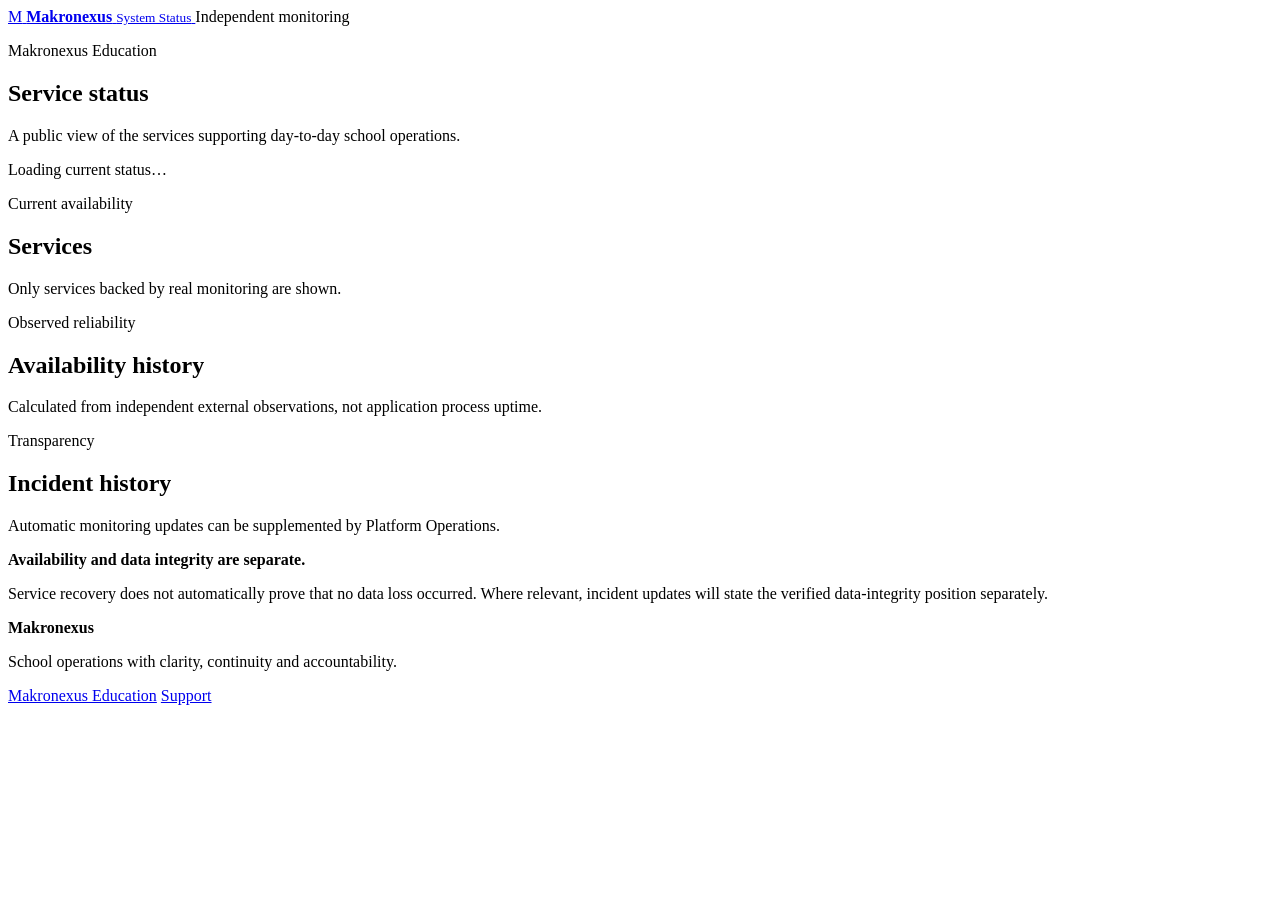
==== public/index.html @ fabb7686 "feat: add public/index.html" ====
<!doctype html>
<html lang="en">
  <head>
    <meta charset="utf-8" />
    <meta name="viewport" content="width=device-width, initial-scale=1" />
    <meta name="color-scheme" content="light" />
    <meta name="theme-color" content="#07111f" />
    <meta name="description" content="Independent service status for Makronexus Education." />
    <title>Makronexus Status</title>
    <link rel="icon" href="./favicon.svg" type="image/svg+xml" />
    <link rel="stylesheet" href="./assets/styles.css" />
  </head>
  <body>
    <header class="site-header">
      <div class="shell header-inner">
        <a class="brand" href="https://www.makronexus.com" rel="noreferrer">
          <span class="brand-mark" aria-hidden="true">M</span>
          <span>
            <strong>Makronexus</strong>
            <small>System Status</small>
          </span>
        </a>
        <span class="independent-badge">Independent monitoring</span>
      </div>
    </header>

    <main class="shell main-content">
      <section class="hero" aria-labelledby="status-heading">
        <div>
          <p class="eyebrow">Makronexus Education</p>
          <h1 id="status-heading">Service status</h1>
          <p class="lead">A public view of the services supporting day-to-day school operations.</p>
        </div>
        <div id="last-checked" class="last-checked" aria-live="polite">Loading current status…</div>
      </section>

      <section id="overall" class="overall-panel" aria-live="polite">
        <div class="skeleton-line wide"></div>
        <div class="skeleton-line"></div>
      </section>

      <section class="section" aria-labelledby="components-heading">
        <div class="section-heading">
          <div>
            <p class="eyebrow">Current availability</p>
            <h2 id="components-heading">Services</h2>
          </div>
          <p>Only services backed by real monitoring are shown.</p>
        </div>
        <div id="components" class="component-list" aria-live="polite"></div>
      </section>

      <section class="section" aria-labelledby="reliability-heading">
        <div class="section-heading">
          <div>
            <p class="eyebrow">Observed reliability</p>
            <h2 id="reliability-heading">Availability history</h2>
          </div>
          <p>Calculated from independent external observations, not application process uptime.</p>
        </div>
        <div id="uptime" class="uptime-grid"></div>
      </section>

      <section id="maintenance-section" class="section" aria-labelledby="maintenance-heading" hidden>
        <div class="section-heading">
          <div>
            <p class="eyebrow">Planned work</p>
            <h2 id="maintenance-heading">Scheduled maintenance</h2>
          </div>
        </div>
        <div id="maintenance" class="timeline"></div>
      </section>

      <section class="section" aria-labelledby="incidents-heading">
        <div class="section-heading">
          <div>
            <p class="eyebrow">Transparency</p>
            <h2 id="incidents-heading">Incident history</h2>
          </div>
          <p>Automatic monitoring updates can be supplemented by Platform Operations.</p>
        </div>
        <div id="incidents" class="timeline" aria-live="polite"></div>
      </section>

      <aside class="integrity-note">
        <strong>Availability and data integrity are separate.</strong>
        <p>Service recovery does not automatically prove that no data loss occurred. Where relevant, incident updates will state the verified data-integrity position separately.</p>
      </aside>
    </main>

    <footer class="site-footer">
      <div class="shell footer-inner">
        <div>
          <strong>Makronexus</strong>
          <p>School operations with clarity, continuity and accountability.</p>
        </div>
        <div class="footer-links">
          <a href="https://education.makronexus.com">Makronexus Education</a>
          <a href="mailto:support@makronexus.com">Support</a>
        </div>
      </div>
    </footer>

    <noscript>This status page requires JavaScript to load the latest monitoring data.</noscript>
    <script src="./assets/app.js" defer></script>
  </body>
</html>
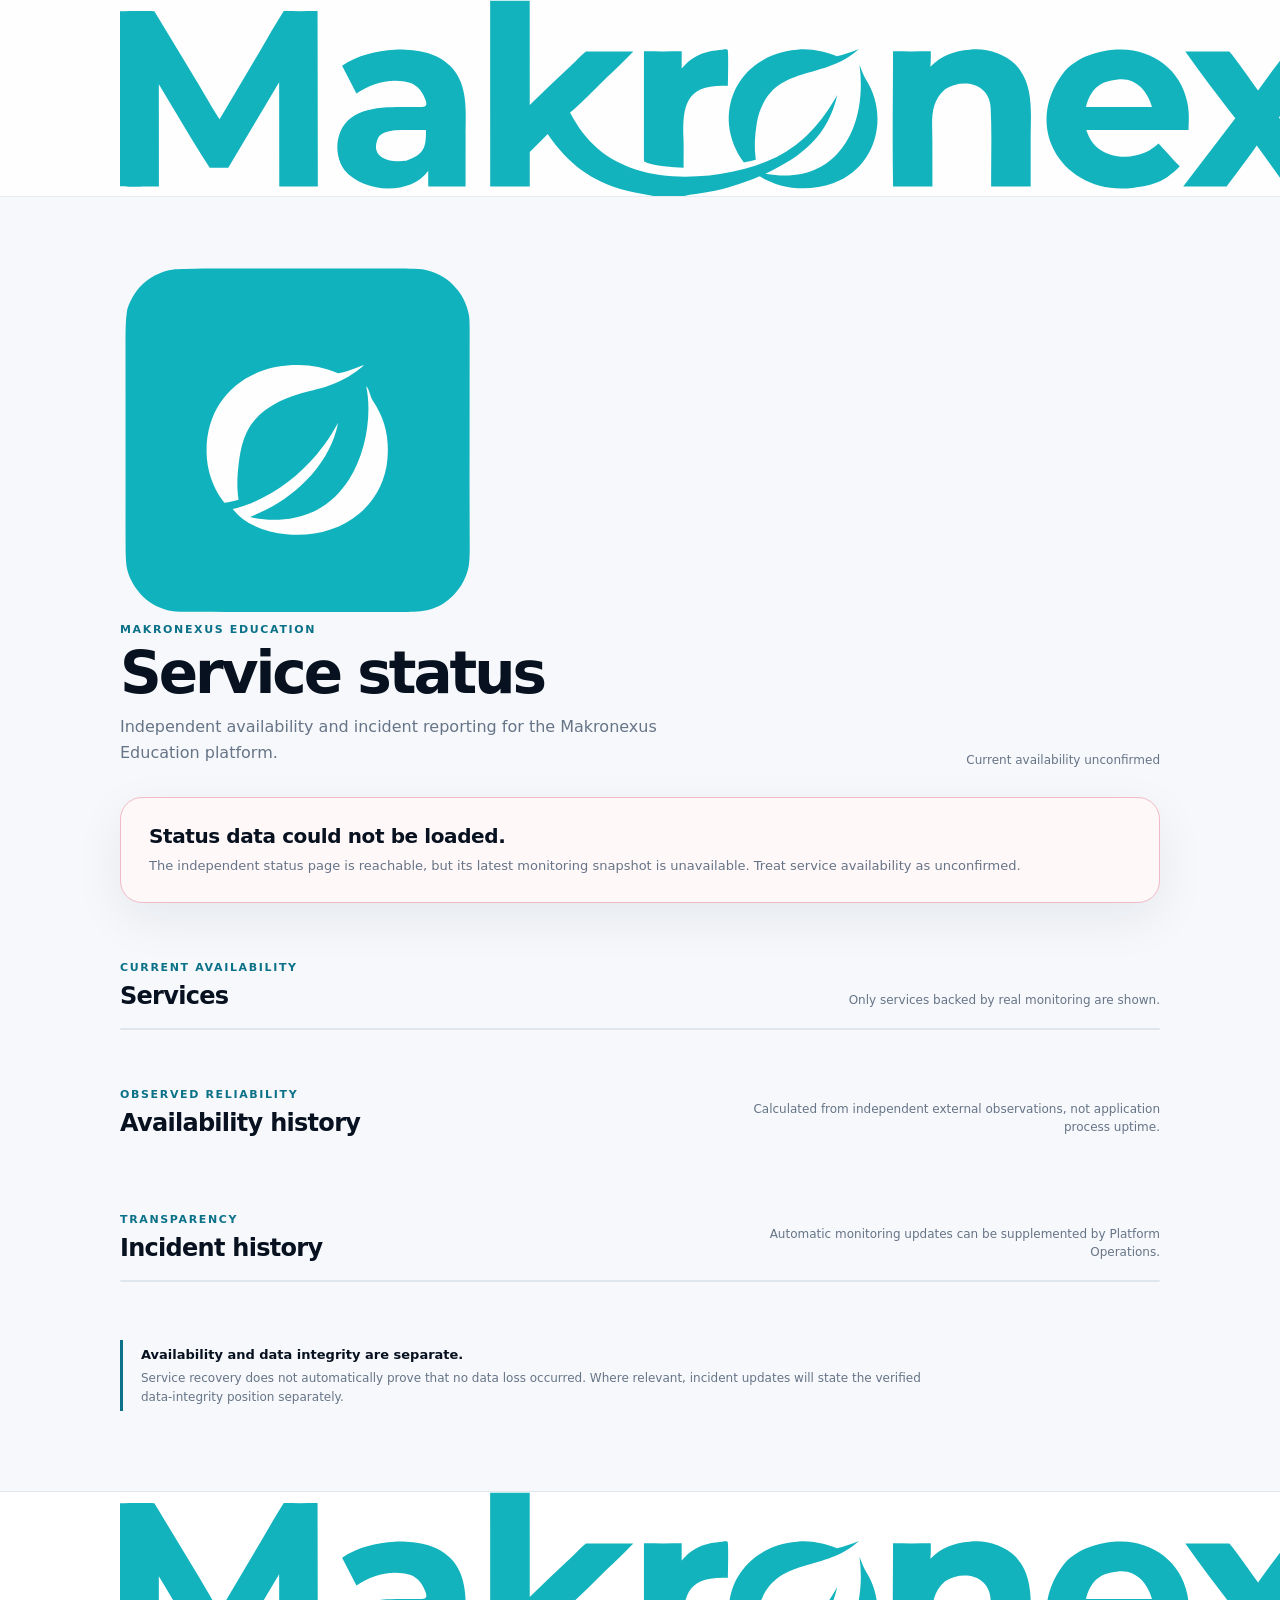
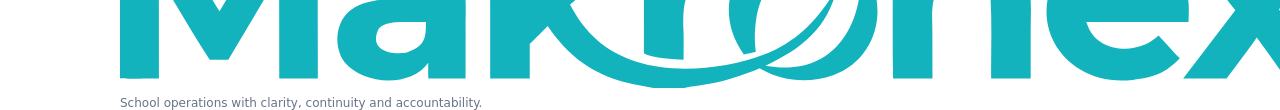
==== commit 0b41353a: "brand: sync public/index.html with published status identity" ====
--- a/public/index.html
+++ b/public/index.html
@@ -7,29 +7,30 @@
     <meta name="theme-color" content="#07111f" />
     <meta name="description" content="Independent service status for Makronexus Education." />
     <title>Makronexus Status</title>
-    <link rel="icon" href="./favicon.svg" type="image/svg+xml" />
+    <link rel="icon" href="./assets/mn-logo.svg" type="image/svg+xml" />
     <link rel="stylesheet" href="./assets/styles.css" />
   </head>
   <body>
     <header class="site-header">
       <div class="shell header-inner">
-        <a class="brand" href="https://www.makronexus.com" rel="noreferrer">
-          <span class="brand-mark" aria-hidden="true">M</span>
-          <span>
-            <strong>Makronexus</strong>
-            <small>System Status</small>
-          </span>
+        <a class="brand" href="https://www.makronexus.com" rel="noreferrer" aria-label="Makronexus">
+          <img class="brand-wordmark" src="./assets/mn-wordmark.svg" alt="Makronexus" />
+          <span class="brand-divider" aria-hidden="true"></span>
+          <span class="brand-product">System Status</span>
         </a>
-        <span class="independent-badge">Independent monitoring</span>
+        <span class="independent-badge"><span class="independent-dot" aria-hidden="true"></span>Independent monitoring</span>
       </div>
     </header>
 
     <main class="shell main-content">
       <section class="hero" aria-labelledby="status-heading">
-        <div>
-          <p class="eyebrow">Makronexus Education</p>
+        <div class="hero-copy">
+          <div class="hero-brandline">
+            <img class="hero-mark" src="./assets/mn-logo.svg" alt="" aria-hidden="true" />
+            <p class="eyebrow">Makronexus Education</p>
+          </div>
           <h1 id="status-heading">Service status</h1>
-          <p class="lead">A public view of the services supporting day-to-day school operations.</p>
+          <p class="lead">Independent availability and incident reporting for the Makronexus Education platform.</p>
         </div>
         <div id="last-checked" class="last-checked" aria-live="polite">Loading current status…</div>
       </section>
@@ -90,8 +91,8 @@
 
     <footer class="site-footer">
       <div class="shell footer-inner">
-        <div>
-          <strong>Makronexus</strong>
+        <div class="footer-brand">
+          <img class="footer-wordmark" src="./assets/mn-wordmark.svg" alt="Makronexus" />
           <p>School operations with clarity, continuity and accountability.</p>
         </div>
         <div class="footer-links">
--- a/public/assets/styles.css
+++ b/public/assets/styles.css
@@ -0,0 +1,102 @@
+:root {
+  --ink: #07111f;
+  --muted: #667487;
+  --line: #dfe6ee;
+  --surface: #ffffff;
+  --page: #f6f8fb;
+  --green: #087f5b;
+  --green-bg: #e9f8f2;
+  --amber: #9a5b06;
+  --amber-bg: #fff5df;
+  --red: #b4233c;
+  --red-bg: #ffebef;
+  --blue: #0b7189;
+  --blue-bg: #e9f7fa;
+  --shadow: 0 16px 50px rgba(19, 35, 56, 0.07);
+}
+* { box-sizing: border-box; }
+html { background: var(--page); }
+body {
+  margin: 0; min-height: 100vh; background: var(--page); color: var(--ink);
+  font-family: Inter, ui-sans-serif, system-ui, -apple-system, BlinkMacSystemFont, "Segoe UI", sans-serif;
+  -webkit-font-smoothing: antialiased;
+}
+a { color: inherit; }
+.shell { width: min(100% - 40px, 1040px); margin-inline: auto; }
+.site-header { border-bottom: 1px solid rgba(223, 230, 238, 0.8); background: rgba(255,255,255,.86); backdrop-filter: blur(18px); }
+.header-inner { min-height: 70px; display: flex; align-items: center; justify-content: space-between; gap: 20px; }
+.brand { display: inline-flex; align-items: center; gap: 11px; text-decoration: none; }
+.brand-mark { width: 34px; height: 34px; border-radius: 10px; display: grid; place-items: center; background: var(--ink); color: white; font-weight: 800; letter-spacing: -.04em; }
+.brand strong { display: block; font-size: 14px; letter-spacing: -.01em; }
+.brand small { display: block; margin-top: 1px; color: var(--muted); font-size: 11px; }
+.independent-badge { border: 1px solid var(--line); border-radius: 999px; padding: 7px 10px; color: var(--muted); background: white; font-size: 11px; font-weight: 700; }
+.main-content { padding-block: 64px 80px; }
+.hero { display: flex; align-items: end; justify-content: space-between; gap: 40px; margin-bottom: 30px; }
+.eyebrow { margin: 0 0 8px; color: var(--blue); font-size: 11px; font-weight: 800; letter-spacing: .15em; text-transform: uppercase; }
+h1, h2, h3, p { margin-top: 0; }
+h1 { margin-bottom: 12px; font-size: clamp(38px, 6vw, 58px); line-height: 1; letter-spacing: -.052em; }
+h2 { margin-bottom: 0; font-size: 24px; letter-spacing: -.03em; }
+.lead { max-width: 610px; margin-bottom: 0; color: var(--muted); font-size: 16px; line-height: 1.65; }
+.last-checked { color: var(--muted); font-size: 12px; white-space: nowrap; }
+.overall-panel { border: 1px solid var(--line); border-radius: 22px; padding: 26px 28px; background: var(--surface); box-shadow: var(--shadow); }
+.overall-row { display: flex; align-items: center; justify-content: space-between; gap: 24px; }
+.overall-title { display: flex; align-items: center; gap: 12px; font-size: 20px; font-weight: 760; letter-spacing: -.02em; }
+.overall-panel p { margin: 8px 0 0; color: var(--muted); line-height: 1.55; font-size: 13px; }
+.status-pill { display: inline-flex; align-items: center; gap: 7px; border-radius: 999px; padding: 8px 11px; font-size: 11px; font-weight: 800; white-space: nowrap; }
+.status-dot { width: 8px; height: 8px; border-radius: 50%; background: currentColor; }
+.status-operational { color: var(--green); background: var(--green-bg); }
+.status-degraded { color: var(--amber); background: var(--amber-bg); }
+.status-outage { color: var(--red); background: var(--red-bg); }
+.status-maintenance { color: var(--blue); background: var(--blue-bg); }
+.section { padding-top: 58px; }
+.section-heading { display: flex; align-items: end; justify-content: space-between; gap: 30px; margin-bottom: 18px; }
+.section-heading > p { max-width: 430px; margin: 0; color: var(--muted); font-size: 12px; line-height: 1.55; text-align: right; }
+.component-list { border: 1px solid var(--line); border-radius: 18px; overflow: hidden; background: var(--surface); }
+.component { display: grid; grid-template-columns: 1fr auto; align-items: center; gap: 20px; min-height: 86px; padding: 17px 20px; border-top: 1px solid var(--line); }
+.component:first-child { border-top: 0; }
+.component h3 { margin-bottom: 4px; font-size: 14px; letter-spacing: -.01em; }
+.component p { margin: 0; color: var(--muted); font-size: 12px; line-height: 1.45; }
+.uptime-grid { display: grid; grid-template-columns: repeat(2, minmax(0, 1fr)); gap: 14px; }
+.uptime-card { border: 1px solid var(--line); border-radius: 18px; padding: 20px; background: var(--surface); }
+.uptime-card .period { color: var(--muted); font-size: 11px; font-weight: 700; text-transform: uppercase; letter-spacing: .1em; }
+.uptime-value { margin-top: 8px; font-size: 32px; font-weight: 790; letter-spacing: -.045em; }
+.uptime-card p { margin: 7px 0 0; color: var(--muted); font-size: 12px; line-height: 1.5; }
+.timeline { border: 1px solid var(--line); border-radius: 18px; overflow: hidden; background: var(--surface); }
+.timeline-item { padding: 20px; border-top: 1px solid var(--line); }
+.timeline-item:first-child { border-top: 0; }
+.timeline-top { display: flex; justify-content: space-between; gap: 20px; }
+.timeline-item h3 { margin: 0; font-size: 14px; }
+.timeline-meta { color: var(--muted); font-size: 11px; white-space: nowrap; }
+.timeline-item > p { margin: 8px 0 0; color: var(--muted); font-size: 12px; line-height: 1.55; }
+.incident-updates { margin: 13px 0 0; padding-left: 18px; color: var(--muted); font-size: 12px; line-height: 1.55; }
+.incident-updates li + li { margin-top: 7px; }
+.empty { padding: 28px 20px; color: var(--muted); font-size: 13px; text-align: center; }
+.integrity-note { margin-top: 58px; border-left: 3px solid var(--blue); padding: 4px 0 4px 18px; }
+.integrity-note strong { font-size: 13px; }
+.integrity-note p { max-width: 780px; margin: 6px 0 0; color: var(--muted); font-size: 12px; line-height: 1.6; }
+.site-footer { border-top: 1px solid var(--line); background: white; }
+.footer-inner { min-height: 120px; display: flex; align-items: center; justify-content: space-between; gap: 30px; }
+.footer-inner strong { font-size: 14px; }
+.footer-inner p { margin: 4px 0 0; color: var(--muted); font-size: 12px; }
+.footer-links { display: flex; gap: 18px; }
+.footer-links a { color: var(--muted); font-size: 12px; font-weight: 650; text-decoration: none; }
+.footer-links a:hover { color: var(--ink); }
+.skeleton-line { width: 44%; height: 14px; border-radius: 7px; background: #edf1f5; }
+.skeleton-line.wide { width: 72%; height: 20px; margin-bottom: 12px; }
+.error-panel { border-color: #f0bbc6; background: #fff8f9; }
+
+@media (max-width: 720px) {
+  .shell { width: min(100% - 28px, 1040px); }
+  .independent-badge { display: none; }
+  .main-content { padding-block: 42px 60px; }
+  .hero, .section-heading, .overall-row, .footer-inner { align-items: flex-start; flex-direction: column; }
+  .last-checked { white-space: normal; }
+  .section-heading > p { text-align: left; }
+  .uptime-grid { grid-template-columns: 1fr; }
+  .component { grid-template-columns: 1fr; gap: 11px; }
+  .footer-inner { padding-block: 30px; }
+}
+
+@media (prefers-reduced-motion: reduce) {
+  *, *::before, *::after { scroll-behavior: auto !important; transition: none !important; }
+}
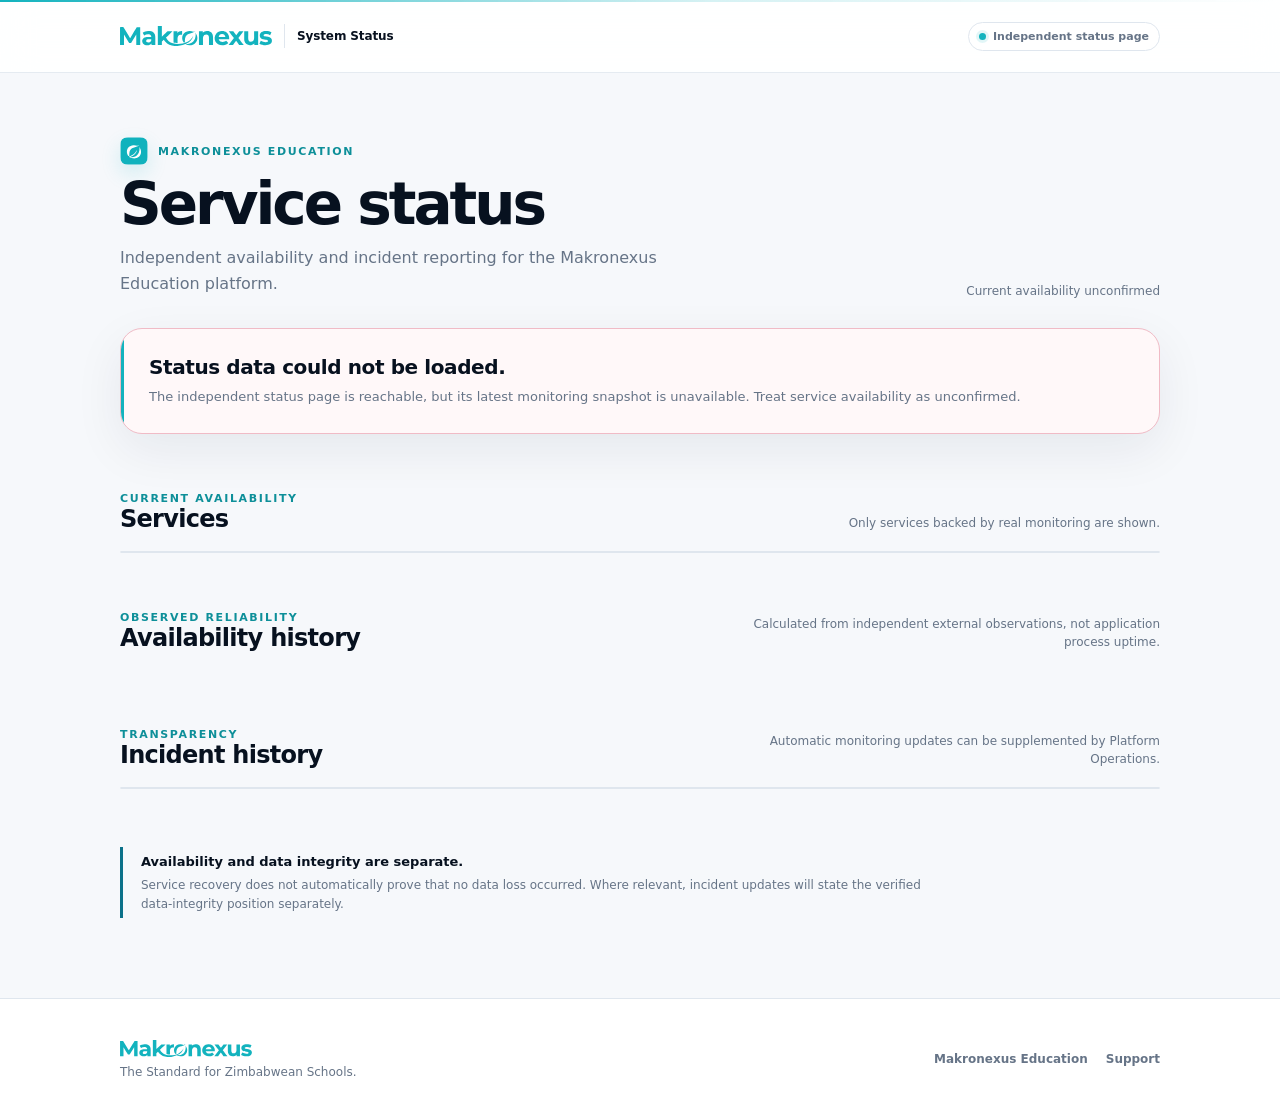
==== commit bacc843d: "brand: refine source status identity copy" ====
--- a/public/index.html
+++ b/public/index.html
@@ -18,7 +18,7 @@
           <span class="brand-divider" aria-hidden="true"></span>
           <span class="brand-product">System Status</span>
         </a>
-        <span class="independent-badge"><span class="independent-dot" aria-hidden="true"></span>Independent monitoring</span>
+        <span class="independent-badge"><span class="independent-dot" aria-hidden="true"></span>Independent status page</span>
       </div>
     </header>
 
@@ -93,7 +93,7 @@
       <div class="shell footer-inner">
         <div class="footer-brand">
           <img class="footer-wordmark" src="./assets/mn-wordmark.svg" alt="Makronexus" />
-          <p>School operations with clarity, continuity and accountability.</p>
+          <p>The Standard for Zimbabwean Schools.</p>
         </div>
         <div class="footer-links">
           <a href="https://education.makronexus.com">Makronexus Education</a>
--- a/public/assets/styles.css
+++ b/public/assets/styles.css
@@ -10,6 +10,9 @@
   --amber-bg: #fff5df;
   --red: #b4233c;
   --red-bg: #ffebef;
+  --brand: #13b3be;
+  --brand-deep: #0d8f99;
+  --brand-soft: #e8f8fa;
   --blue: #0b7189;
   --blue-bg: #e9f7fa;
   --shadow: 0 16px 50px rgba(19, 35, 56, 0.07);
@@ -23,22 +26,28 @@
 }
 a { color: inherit; }
 .shell { width: min(100% - 40px, 1040px); margin-inline: auto; }
-.site-header { border-bottom: 1px solid rgba(223, 230, 238, 0.8); background: rgba(255,255,255,.86); backdrop-filter: blur(18px); }
-.header-inner { min-height: 70px; display: flex; align-items: center; justify-content: space-between; gap: 20px; }
-.brand { display: inline-flex; align-items: center; gap: 11px; text-decoration: none; }
-.brand-mark { width: 34px; height: 34px; border-radius: 10px; display: grid; place-items: center; background: var(--ink); color: white; font-weight: 800; letter-spacing: -.04em; }
-.brand strong { display: block; font-size: 14px; letter-spacing: -.01em; }
-.brand small { display: block; margin-top: 1px; color: var(--muted); font-size: 11px; }
-.independent-badge { border: 1px solid var(--line); border-radius: 999px; padding: 7px 10px; color: var(--muted); background: white; font-size: 11px; font-weight: 700; }
+.site-header { position: sticky; top: 0; z-index: 20; border-bottom: 1px solid rgba(223, 230, 238, 0.8); background: rgba(255,255,255,.9); backdrop-filter: blur(18px); }
+.site-header::before { content: ""; position: absolute; inset: 0 0 auto; height: 2px; background: linear-gradient(90deg, var(--brand), rgba(19,179,190,.18) 55%, transparent); }
+.header-inner { min-height: 72px; display: flex; align-items: center; justify-content: space-between; gap: 20px; }
+.brand { display: inline-flex; align-items: center; gap: 12px; text-decoration: none; min-width: 0; }
+.brand-wordmark { display: block; width: 152px; height: auto; }
+.brand-divider { width: 1px; height: 24px; background: var(--line); }
+.brand-product { color: var(--ink); font-size: 12px; font-weight: 750; letter-spacing: -.01em; white-space: nowrap; }
+.independent-badge { display: inline-flex; align-items: center; gap: 7px; border: 1px solid var(--line); border-radius: 999px; padding: 7px 10px; color: var(--muted); background: white; font-size: 11px; font-weight: 700; }
+.independent-dot { width: 7px; height: 7px; border-radius: 50%; background: var(--brand); box-shadow: 0 0 0 3px rgba(19,179,190,.12); }
 .main-content { padding-block: 64px 80px; }
 .hero { display: flex; align-items: end; justify-content: space-between; gap: 40px; margin-bottom: 30px; }
-.eyebrow { margin: 0 0 8px; color: var(--blue); font-size: 11px; font-weight: 800; letter-spacing: .15em; text-transform: uppercase; }
+.hero-copy { position: relative; }
+.hero-brandline { display: flex; align-items: center; gap: 10px; margin-bottom: 10px; }
+.hero-mark { width: 28px; height: 28px; border-radius: 8px; box-shadow: 0 8px 20px rgba(19,179,190,.16); }
+.eyebrow { margin: 0; color: var(--brand-deep); font-size: 11px; font-weight: 800; letter-spacing: .15em; text-transform: uppercase; }
 h1, h2, h3, p { margin-top: 0; }
 h1 { margin-bottom: 12px; font-size: clamp(38px, 6vw, 58px); line-height: 1; letter-spacing: -.052em; }
 h2 { margin-bottom: 0; font-size: 24px; letter-spacing: -.03em; }
 .lead { max-width: 610px; margin-bottom: 0; color: var(--muted); font-size: 16px; line-height: 1.65; }
 .last-checked { color: var(--muted); font-size: 12px; white-space: nowrap; }
-.overall-panel { border: 1px solid var(--line); border-radius: 22px; padding: 26px 28px; background: var(--surface); box-shadow: var(--shadow); }
+.overall-panel { position: relative; overflow: hidden; border: 1px solid var(--line); border-radius: 22px; padding: 26px 28px; background: var(--surface); box-shadow: var(--shadow); }
+.overall-panel::before { content: ""; position: absolute; inset: 0 auto 0 0; width: 3px; background: var(--brand); }
 .overall-row { display: flex; align-items: center; justify-content: space-between; gap: 24px; }
 .overall-title { display: flex; align-items: center; gap: 12px; font-size: 20px; font-weight: 760; letter-spacing: -.02em; }
 .overall-panel p { margin: 8px 0 0; color: var(--muted); line-height: 1.55; font-size: 13px; }
@@ -76,8 +85,9 @@
 .integrity-note p { max-width: 780px; margin: 6px 0 0; color: var(--muted); font-size: 12px; line-height: 1.6; }
 .site-footer { border-top: 1px solid var(--line); background: white; }
 .footer-inner { min-height: 120px; display: flex; align-items: center; justify-content: space-between; gap: 30px; }
-.footer-inner strong { font-size: 14px; }
-.footer-inner p { margin: 4px 0 0; color: var(--muted); font-size: 12px; }
+.footer-brand { display: flex; flex-direction: column; align-items: flex-start; }
+.footer-wordmark { width: 132px; height: auto; display: block; }
+.footer-inner p { margin: 8px 0 0; color: var(--muted); font-size: 12px; }
 .footer-links { display: flex; gap: 18px; }
 .footer-links a { color: var(--muted); font-size: 12px; font-weight: 650; text-decoration: none; }
 .footer-links a:hover { color: var(--ink); }
@@ -88,6 +98,9 @@
 @media (max-width: 720px) {
   .shell { width: min(100% - 28px, 1040px); }
   .independent-badge { display: none; }
+  .brand-wordmark { width: 132px; }
+  .brand-product { font-size: 11px; }
+  .brand-divider { height: 20px; }
   .main-content { padding-block: 42px 60px; }
   .hero, .section-heading, .overall-row, .footer-inner { align-items: flex-start; flex-direction: column; }
   .last-checked { white-space: normal; }
@@ -100,3 +113,6 @@
 @media (prefers-reduced-motion: reduce) {
   *, *::before, *::after { scroll-behavior: auto !important; transition: none !important; }
 }
+
+.status-unknown { background: rgba(100,116,139,.12); color: #475569; }
+.status-unknown .status-dot { background: #94a3b8; }
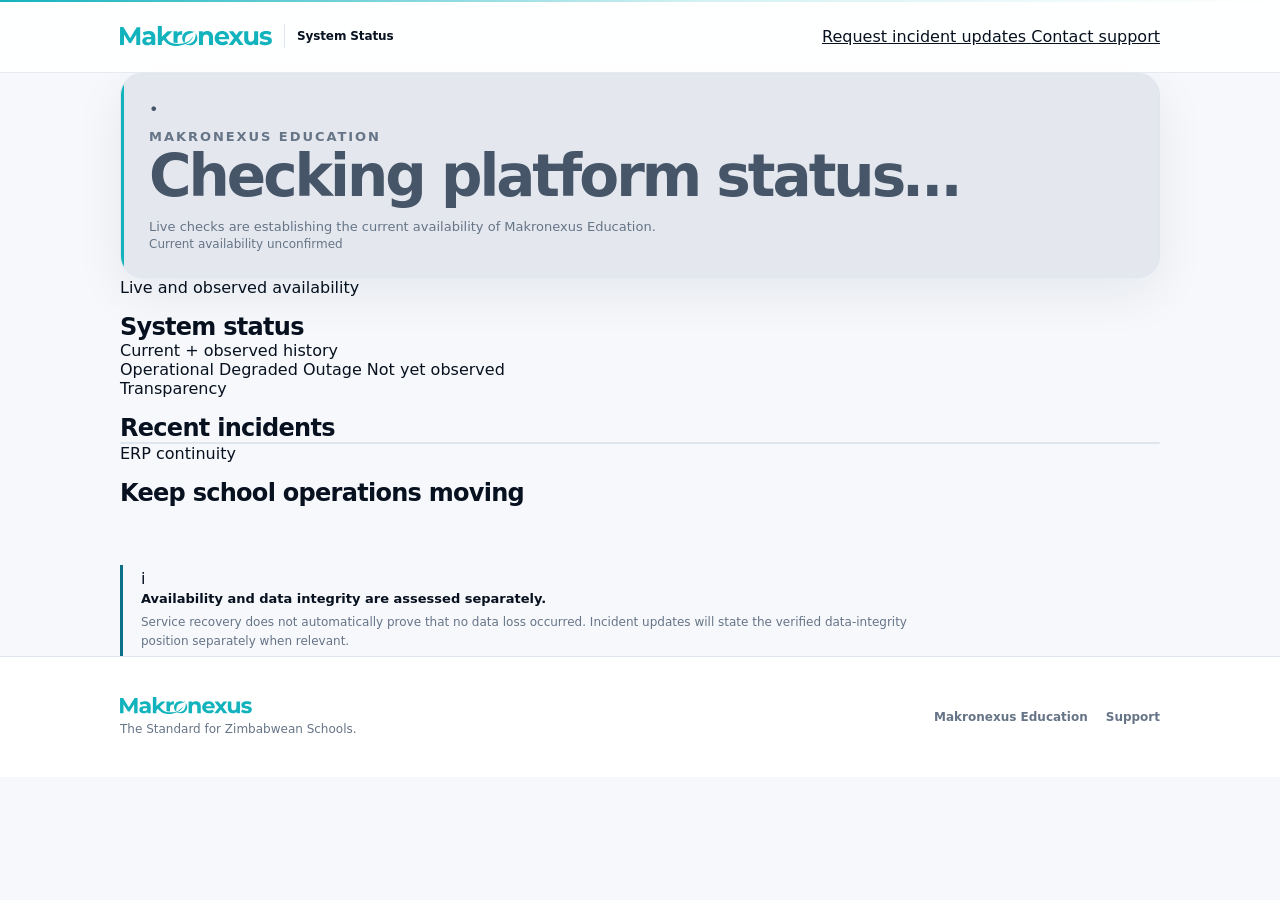
==== commit 8c6e3007: "feat(status): sync redesigned public/index.html" ====
--- a/public/index.html
+++ b/public/index.html
@@ -4,105 +4,157 @@
     <meta charset="utf-8" />
     <meta name="viewport" content="width=device-width, initial-scale=1" />
     <meta name="color-scheme" content="light" />
-    <meta name="theme-color" content="#07111f" />
-    <meta name="description" content="Independent service status for Makronexus Education." />
-    <title>Makronexus Status</title>
+    <meta name="theme-color" content="#ffffff" />
+    <meta
+      name="description"
+      content="Independent service status for Makronexus Education."
+    />
+    <title>Makronexus System Status</title>
     <link rel="icon" href="./assets/mn-logo.svg" type="image/svg+xml" />
     <link rel="stylesheet" href="./assets/styles.css" />
   </head>
   <body>
     <header class="site-header">
       <div class="shell header-inner">
-        <a class="brand" href="https://www.makronexus.com" rel="noreferrer" aria-label="Makronexus">
-          <img class="brand-wordmark" src="./assets/mn-wordmark.svg" alt="Makronexus" />
+        <a
+          class="brand"
+          href="https://www.makronexus.com"
+          rel="noreferrer"
+          aria-label="Makronexus"
+        >
+          <img
+            class="brand-wordmark"
+            src="./assets/mn-wordmark.svg"
+            alt="Makronexus"
+          />
           <span class="brand-divider" aria-hidden="true"></span>
           <span class="brand-product">System Status</span>
         </a>
-        <span class="independent-badge"><span class="independent-dot" aria-hidden="true"></span>Independent status page</span>
+
+        <div class="header-actions">
+          <a
+            class="button button-secondary"
+            href="mailto:support@makronexus.com?subject=Makronexus%20incident%20updates"
+          >
+            Request incident updates
+          </a>
+          <a
+            class="button button-primary"
+            href="mailto:support@makronexus.com?subject=Makronexus%20support"
+          >
+            Contact support
+          </a>
+        </div>
       </div>
     </header>
 
-    <main class="shell main-content">
-      <section class="hero" aria-labelledby="status-heading">
-        <div class="hero-copy">
-          <div class="hero-brandline">
-            <img class="hero-mark" src="./assets/mn-logo.svg" alt="" aria-hidden="true" />
-            <p class="eyebrow">Makronexus Education</p>
-          </div>
-          <h1 id="status-heading">Service status</h1>
-          <p class="lead">Independent availability and incident reporting for the Makronexus Education platform.</p>
+    <main class="shell page">
+      <section id="overall-panel" class="overall-panel status-unknown" aria-live="polite">
+        <div class="overall-icon" aria-hidden="true">•</div>
+        <div class="overall-copy">
+          <p class="eyebrow">Makronexus Education</p>
+          <h1 id="overall-title">Checking platform status…</h1>
+          <p id="overall-message">
+            Live checks are establishing the current availability of Makronexus Education.
+          </p>
         </div>
-        <div id="last-checked" class="last-checked" aria-live="polite">Loading current status…</div>
+        <div id="last-checked" class="last-checked">Starting live checks…</div>
       </section>
 
-      <section id="overall" class="overall-panel" aria-live="polite">
-        <div class="skeleton-line wide"></div>
-        <div class="skeleton-line"></div>
+      <section class="status-card" aria-labelledby="system-status-heading">
+        <div class="card-heading">
+          <div>
+            <p class="section-kicker">Live and observed availability</p>
+            <h2 id="system-status-heading">System status</h2>
+          </div>
+          <div class="history-period" aria-label="History period">
+            <span>Current + observed history</span>
+          </div>
+        </div>
+
+        <div id="service-list" class="service-list" aria-live="polite"></div>
+
+        <div class="status-legend" aria-label="Status legend">
+          <span><i class="legend-dot operational"></i>Operational</span>
+          <span><i class="legend-dot degraded"></i>Degraded</span>
+          <span><i class="legend-dot outage"></i>Outage</span>
+          <span><i class="legend-dot unknown"></i>Not yet observed</span>
+        </div>
       </section>
 
-      <section class="section" aria-labelledby="components-heading">
-        <div class="section-heading">
+      <section id="active-incident-section" class="incident-card" hidden aria-labelledby="active-incident-heading">
+        <div class="card-heading compact">
           <div>
-            <p class="eyebrow">Current availability</p>
-            <h2 id="components-heading">Services</h2>
+            <p class="section-kicker">Current incident</p>
+            <h2 id="active-incident-heading">Service disruption</h2>
           </div>
-          <p>Only services backed by real monitoring are shown.</p>
+          <span id="active-incident-status" class="incident-badge">Investigating</span>
         </div>
-        <div id="components" class="component-list" aria-live="polite"></div>
+        <div id="active-incident-body"></div>
       </section>
 
-      <section class="section" aria-labelledby="reliability-heading">
-        <div class="section-heading">
+      <div class="lower-grid">
+        <section class="timeline-card" aria-labelledby="incidents-heading">
+          <div class="card-heading compact">
+            <div>
+              <p class="section-kicker">Transparency</p>
+              <h2 id="incidents-heading">Recent incidents</h2>
+            </div>
+          </div>
+          <div id="incidents" class="timeline"></div>
+        </section>
+
+        <section class="continuity-card" aria-labelledby="continuity-heading">
+          <div class="card-heading compact">
+            <div>
+              <p class="section-kicker">ERP continuity</p>
+              <h2 id="continuity-heading">Keep school operations moving</h2>
+            </div>
+          </div>
+          <div id="continuity-guidance" class="guidance-list"></div>
+        </section>
+      </div>
+
+      <section id="maintenance-section" class="timeline-card" hidden aria-labelledby="maintenance-heading">
+        <div class="card-heading compact">
           <div>
-            <p class="eyebrow">Observed reliability</p>
-            <h2 id="reliability-heading">Availability history</h2>
-          </div>
-          <p>Calculated from independent external observations, not application process uptime.</p>
-        </div>
-        <div id="uptime" class="uptime-grid"></div>
-      </section>
-
-      <section id="maintenance-section" class="section" aria-labelledby="maintenance-heading" hidden>
-        <div class="section-heading">
-          <div>
-            <p class="eyebrow">Planned work</p>
+            <p class="section-kicker">Planned work</p>
             <h2 id="maintenance-heading">Scheduled maintenance</h2>
           </div>
         </div>
         <div id="maintenance" class="timeline"></div>
       </section>
 
-      <section class="section" aria-labelledby="incidents-heading">
-        <div class="section-heading">
-          <div>
-            <p class="eyebrow">Transparency</p>
-            <h2 id="incidents-heading">Incident history</h2>
-          </div>
-          <p>Automatic monitoring updates can be supplemented by Platform Operations.</p>
+      <aside class="integrity-note">
+        <div class="integrity-mark" aria-hidden="true">i</div>
+        <div>
+          <strong>Availability and data integrity are assessed separately.</strong>
+          <p>
+            Service recovery does not automatically prove that no data loss occurred.
+            Incident updates will state the verified data-integrity position separately when relevant.
+          </p>
         </div>
-        <div id="incidents" class="timeline" aria-live="polite"></div>
-      </section>
-
-      <aside class="integrity-note">
-        <strong>Availability and data integrity are separate.</strong>
-        <p>Service recovery does not automatically prove that no data loss occurred. Where relevant, incident updates will state the verified data-integrity position separately.</p>
       </aside>
     </main>
 
     <footer class="site-footer">
       <div class="shell footer-inner">
         <div class="footer-brand">
-          <img class="footer-wordmark" src="./assets/mn-wordmark.svg" alt="Makronexus" />
+          <img
+            class="footer-wordmark"
+            src="./assets/mn-wordmark.svg"
+            alt="Makronexus"
+          />
           <p>The Standard for Zimbabwean Schools.</p>
         </div>
-        <div class="footer-links">
+        <nav class="footer-links" aria-label="Footer">
           <a href="https://education.makronexus.com">Makronexus Education</a>
           <a href="mailto:support@makronexus.com">Support</a>
-        </div>
+        </nav>
       </div>
     </footer>
 
-    <noscript>This status page requires JavaScript to load the latest monitoring data.</noscript>
+    <noscript>This status page requires JavaScript to load live monitoring data.</noscript>
     <script src="./assets/app.js" defer></script>
   </body>
 </html>
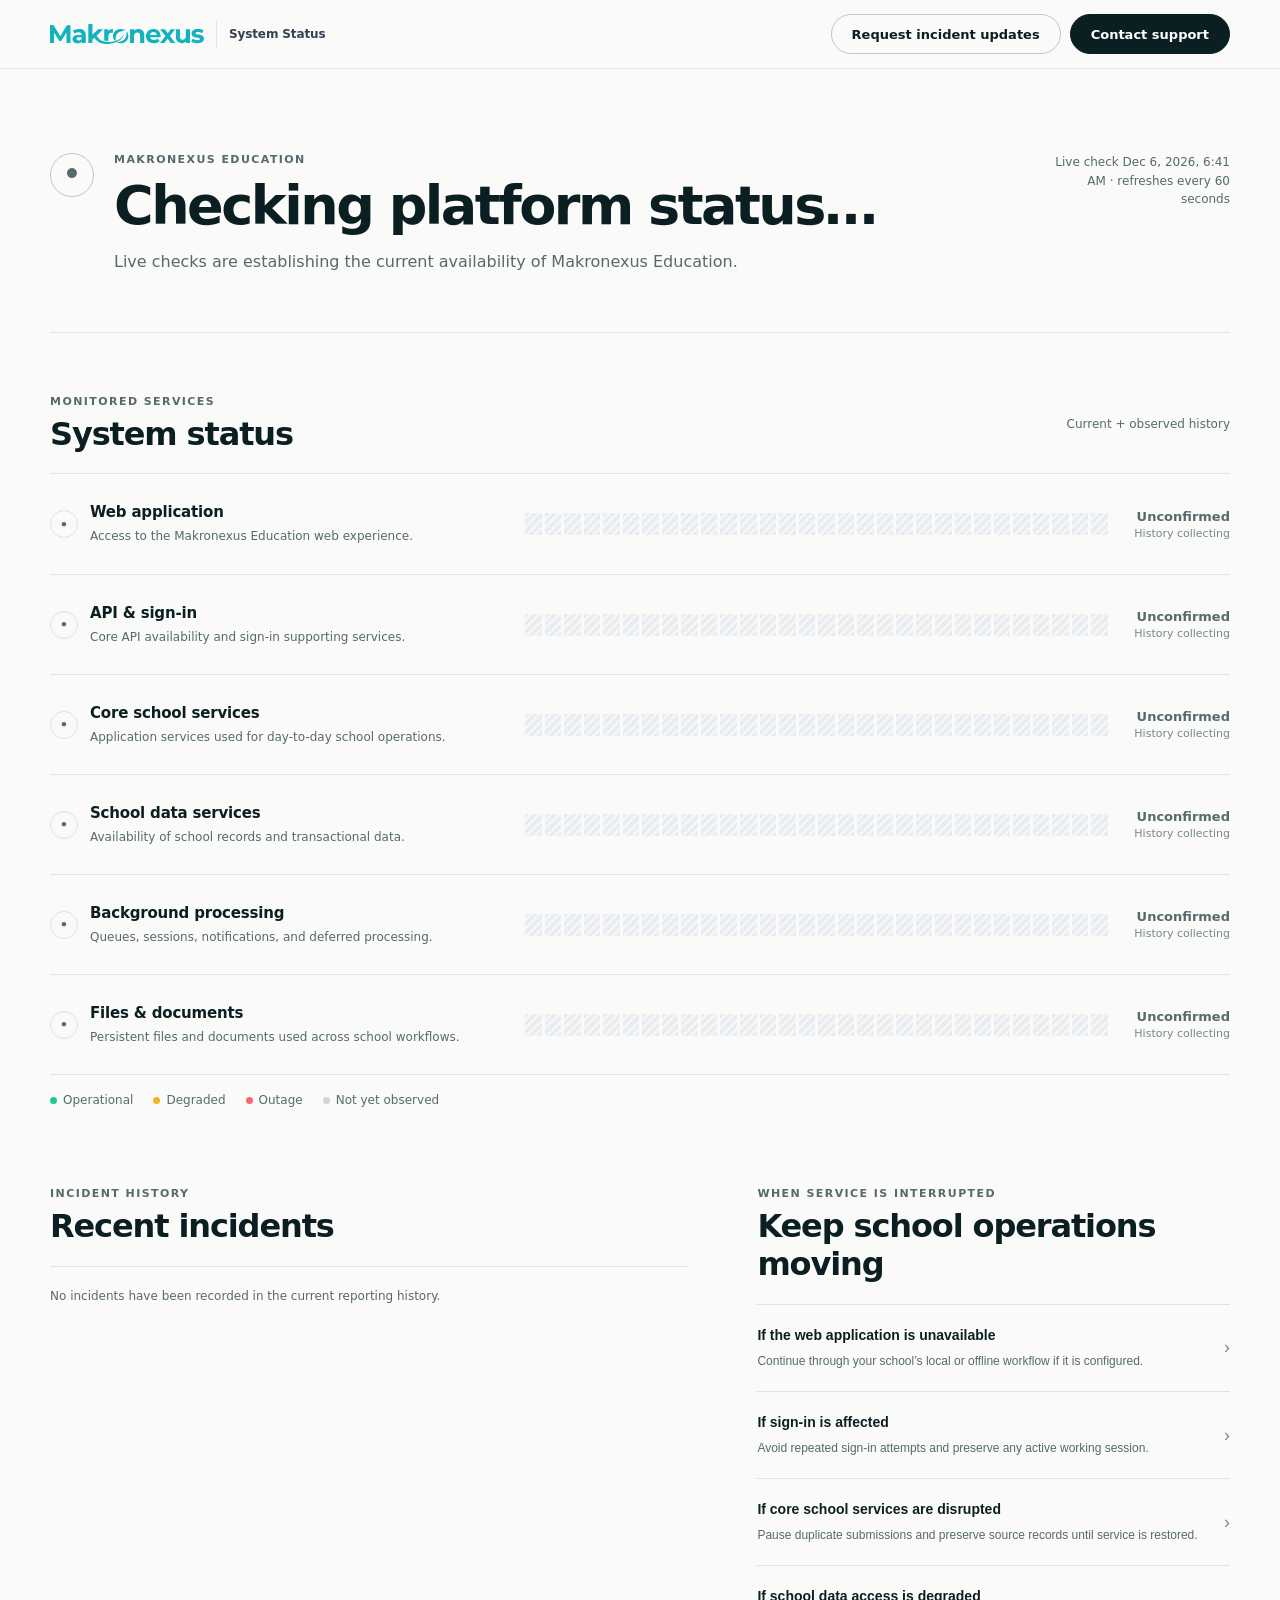
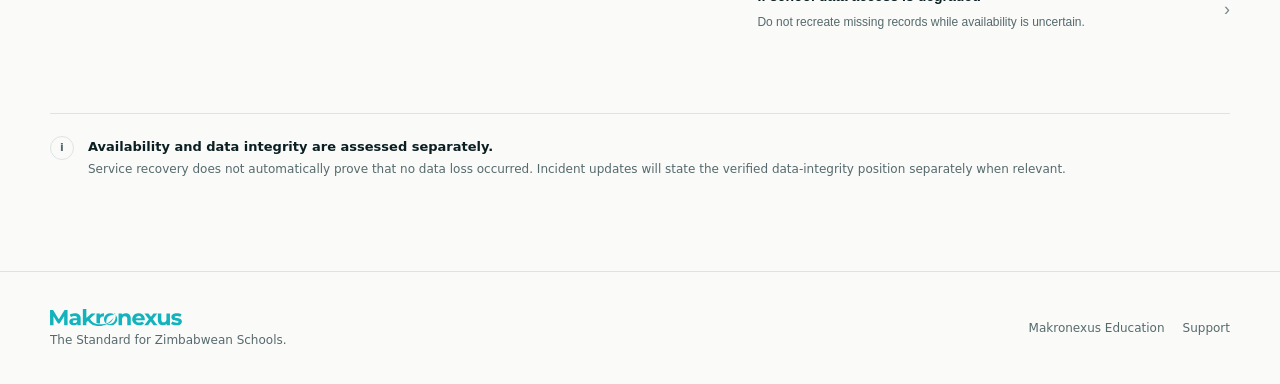
==== commit aa5413cc: "Clarify status section headings for school operators" ====
--- a/public/index.html
+++ b/public/index.html
@@ -64,7 +64,7 @@
       <section class="status-card" aria-labelledby="system-status-heading">
         <div class="card-heading">
           <div>
-            <p class="section-kicker">Live and observed availability</p>
+            <p class="section-kicker">Monitored services</p>
             <h2 id="system-status-heading">System status</h2>
           </div>
           <div class="history-period" aria-label="History period">
@@ -97,7 +97,7 @@
         <section class="timeline-card" aria-labelledby="incidents-heading">
           <div class="card-heading compact">
             <div>
-              <p class="section-kicker">Transparency</p>
+              <p class="section-kicker">Incident history</p>
               <h2 id="incidents-heading">Recent incidents</h2>
             </div>
           </div>
@@ -107,7 +107,7 @@
         <section class="continuity-card" aria-labelledby="continuity-heading">
           <div class="card-heading compact">
             <div>
-              <p class="section-kicker">ERP continuity</p>
+              <p class="section-kicker">When service is interrupted</p>
               <h2 id="continuity-heading">Keep school operations moving</h2>
             </div>
           </div>
--- a/public/assets/styles.css
+++ b/public/assets/styles.css
@@ -1,118 +1,1318 @@
 :root {
-  --ink: #07111f;
-  --muted: #667487;
-  --line: #dfe6ee;
+  --ink: #0f172a;
+  --muted: #667085;
+  --muted-2: #98a2b3;
+  --line: #e4e7ec;
+  --line-strong: #d0d5dd;
   --surface: #ffffff;
-  --page: #f6f8fb;
-  --green: #087f5b;
-  --green-bg: #e9f8f2;
-  --amber: #9a5b06;
-  --amber-bg: #fff5df;
-  --red: #b4233c;
-  --red-bg: #ffebef;
+  --page: #f8fafc;
+
   --brand: #13b3be;
-  --brand-deep: #0d8f99;
-  --brand-soft: #e8f8fa;
-  --blue: #0b7189;
-  --blue-bg: #e9f7fa;
-  --shadow: 0 16px 50px rgba(19, 35, 56, 0.07);
-}
-* { box-sizing: border-box; }
-html { background: var(--page); }
+  --brand-deep: #0b8e97;
+  --brand-soft: #e8f9fa;
+
+  --green: #0f9f6e;
+  --green-soft: #e8f7f1;
+  --amber: #c97a10;
+  --amber-soft: #fff6e7;
+  --red: #c83c52;
+  --red-soft: #fff0f2;
+  --blue: #2563eb;
+  --blue-soft: #eef4ff;
+  --grey-soft: #f2f4f7;
+
+  --shadow-sm: 0 1px 2px rgba(16, 24, 40, 0.04);
+  --shadow-md: 0 10px 30px rgba(16, 24, 40, 0.05);
+}
+
+* {
+  box-sizing: border-box;
+}
+
+html {
+  background: var(--page);
+}
+
 body {
-  margin: 0; min-height: 100vh; background: var(--page); color: var(--ink);
-  font-family: Inter, ui-sans-serif, system-ui, -apple-system, BlinkMacSystemFont, "Segoe UI", sans-serif;
+  margin: 0;
+  min-height: 100vh;
+  background:
+    radial-gradient(circle at 12% -10%, rgba(19, 179, 190, 0.06), transparent 32rem),
+    var(--page);
+  color: var(--ink);
+  font-family:
+    Inter,
+    ui-sans-serif,
+    system-ui,
+    -apple-system,
+    BlinkMacSystemFont,
+    "Segoe UI",
+    sans-serif;
   -webkit-font-smoothing: antialiased;
-}
-a { color: inherit; }
-.shell { width: min(100% - 40px, 1040px); margin-inline: auto; }
-.site-header { position: sticky; top: 0; z-index: 20; border-bottom: 1px solid rgba(223, 230, 238, 0.8); background: rgba(255,255,255,.9); backdrop-filter: blur(18px); }
-.site-header::before { content: ""; position: absolute; inset: 0 0 auto; height: 2px; background: linear-gradient(90deg, var(--brand), rgba(19,179,190,.18) 55%, transparent); }
-.header-inner { min-height: 72px; display: flex; align-items: center; justify-content: space-between; gap: 20px; }
-.brand { display: inline-flex; align-items: center; gap: 12px; text-decoration: none; min-width: 0; }
-.brand-wordmark { display: block; width: 152px; height: auto; }
-.brand-divider { width: 1px; height: 24px; background: var(--line); }
-.brand-product { color: var(--ink); font-size: 12px; font-weight: 750; letter-spacing: -.01em; white-space: nowrap; }
-.independent-badge { display: inline-flex; align-items: center; gap: 7px; border: 1px solid var(--line); border-radius: 999px; padding: 7px 10px; color: var(--muted); background: white; font-size: 11px; font-weight: 700; }
-.independent-dot { width: 7px; height: 7px; border-radius: 50%; background: var(--brand); box-shadow: 0 0 0 3px rgba(19,179,190,.12); }
-.main-content { padding-block: 64px 80px; }
-.hero { display: flex; align-items: end; justify-content: space-between; gap: 40px; margin-bottom: 30px; }
-.hero-copy { position: relative; }
-.hero-brandline { display: flex; align-items: center; gap: 10px; margin-bottom: 10px; }
-.hero-mark { width: 28px; height: 28px; border-radius: 8px; box-shadow: 0 8px 20px rgba(19,179,190,.16); }
-.eyebrow { margin: 0; color: var(--brand-deep); font-size: 11px; font-weight: 800; letter-spacing: .15em; text-transform: uppercase; }
-h1, h2, h3, p { margin-top: 0; }
-h1 { margin-bottom: 12px; font-size: clamp(38px, 6vw, 58px); line-height: 1; letter-spacing: -.052em; }
-h2 { margin-bottom: 0; font-size: 24px; letter-spacing: -.03em; }
-.lead { max-width: 610px; margin-bottom: 0; color: var(--muted); font-size: 16px; line-height: 1.65; }
-.last-checked { color: var(--muted); font-size: 12px; white-space: nowrap; }
-.overall-panel { position: relative; overflow: hidden; border: 1px solid var(--line); border-radius: 22px; padding: 26px 28px; background: var(--surface); box-shadow: var(--shadow); }
-.overall-panel::before { content: ""; position: absolute; inset: 0 auto 0 0; width: 3px; background: var(--brand); }
-.overall-row { display: flex; align-items: center; justify-content: space-between; gap: 24px; }
-.overall-title { display: flex; align-items: center; gap: 12px; font-size: 20px; font-weight: 760; letter-spacing: -.02em; }
-.overall-panel p { margin: 8px 0 0; color: var(--muted); line-height: 1.55; font-size: 13px; }
-.status-pill { display: inline-flex; align-items: center; gap: 7px; border-radius: 999px; padding: 8px 11px; font-size: 11px; font-weight: 800; white-space: nowrap; }
-.status-dot { width: 8px; height: 8px; border-radius: 50%; background: currentColor; }
-.status-operational { color: var(--green); background: var(--green-bg); }
-.status-degraded { color: var(--amber); background: var(--amber-bg); }
-.status-outage { color: var(--red); background: var(--red-bg); }
-.status-maintenance { color: var(--blue); background: var(--blue-bg); }
-.section { padding-top: 58px; }
-.section-heading { display: flex; align-items: end; justify-content: space-between; gap: 30px; margin-bottom: 18px; }
-.section-heading > p { max-width: 430px; margin: 0; color: var(--muted); font-size: 12px; line-height: 1.55; text-align: right; }
-.component-list { border: 1px solid var(--line); border-radius: 18px; overflow: hidden; background: var(--surface); }
-.component { display: grid; grid-template-columns: 1fr auto; align-items: center; gap: 20px; min-height: 86px; padding: 17px 20px; border-top: 1px solid var(--line); }
-.component:first-child { border-top: 0; }
-.component h3 { margin-bottom: 4px; font-size: 14px; letter-spacing: -.01em; }
-.component p { margin: 0; color: var(--muted); font-size: 12px; line-height: 1.45; }
-.uptime-grid { display: grid; grid-template-columns: repeat(2, minmax(0, 1fr)); gap: 14px; }
-.uptime-card { border: 1px solid var(--line); border-radius: 18px; padding: 20px; background: var(--surface); }
-.uptime-card .period { color: var(--muted); font-size: 11px; font-weight: 700; text-transform: uppercase; letter-spacing: .1em; }
-.uptime-value { margin-top: 8px; font-size: 32px; font-weight: 790; letter-spacing: -.045em; }
-.uptime-card p { margin: 7px 0 0; color: var(--muted); font-size: 12px; line-height: 1.5; }
-.timeline { border: 1px solid var(--line); border-radius: 18px; overflow: hidden; background: var(--surface); }
-.timeline-item { padding: 20px; border-top: 1px solid var(--line); }
-.timeline-item:first-child { border-top: 0; }
-.timeline-top { display: flex; justify-content: space-between; gap: 20px; }
-.timeline-item h3 { margin: 0; font-size: 14px; }
-.timeline-meta { color: var(--muted); font-size: 11px; white-space: nowrap; }
-.timeline-item > p { margin: 8px 0 0; color: var(--muted); font-size: 12px; line-height: 1.55; }
-.incident-updates { margin: 13px 0 0; padding-left: 18px; color: var(--muted); font-size: 12px; line-height: 1.55; }
-.incident-updates li + li { margin-top: 7px; }
-.empty { padding: 28px 20px; color: var(--muted); font-size: 13px; text-align: center; }
-.integrity-note { margin-top: 58px; border-left: 3px solid var(--blue); padding: 4px 0 4px 18px; }
-.integrity-note strong { font-size: 13px; }
-.integrity-note p { max-width: 780px; margin: 6px 0 0; color: var(--muted); font-size: 12px; line-height: 1.6; }
-.site-footer { border-top: 1px solid var(--line); background: white; }
-.footer-inner { min-height: 120px; display: flex; align-items: center; justify-content: space-between; gap: 30px; }
-.footer-brand { display: flex; flex-direction: column; align-items: flex-start; }
-.footer-wordmark { width: 132px; height: auto; display: block; }
-.footer-inner p { margin: 8px 0 0; color: var(--muted); font-size: 12px; }
-.footer-links { display: flex; gap: 18px; }
-.footer-links a { color: var(--muted); font-size: 12px; font-weight: 650; text-decoration: none; }
-.footer-links a:hover { color: var(--ink); }
-.skeleton-line { width: 44%; height: 14px; border-radius: 7px; background: #edf1f5; }
-.skeleton-line.wide { width: 72%; height: 20px; margin-bottom: 12px; }
-.error-panel { border-color: #f0bbc6; background: #fff8f9; }
+  text-rendering: optimizeLegibility;
+}
+
+a {
+  color: inherit;
+}
+
+button,
+a {
+  -webkit-tap-highlight-color: transparent;
+}
+
+.shell {
+  width: min(100% - 40px, 1040px);
+  margin-inline: auto;
+}
+
+.site-header {
+  position: sticky;
+  top: 0;
+  z-index: 30;
+  border-bottom: 1px solid rgba(228, 231, 236, 0.9);
+  background: rgba(255, 255, 255, 0.9);
+  backdrop-filter: blur(20px);
+}
+
+.site-header::before {
+  content: "";
+  position: absolute;
+  inset: 0 0 auto;
+  height: 2px;
+  background: linear-gradient(
+    90deg,
+    var(--brand),
+    rgba(19, 179, 190, 0.28) 45%,
+    transparent 78%
+  );
+}
+
+.header-inner {
+  min-height: 76px;
+  display: flex;
+  align-items: center;
+  justify-content: space-between;
+  gap: 24px;
+}
+
+.brand {
+  min-width: 0;
+  display: inline-flex;
+  align-items: center;
+  gap: 12px;
+  text-decoration: none;
+}
+
+.brand-wordmark {
+  display: block;
+  width: 154px;
+  height: auto;
+}
+
+.brand-divider {
+  width: 1px;
+  height: 26px;
+  background: var(--line);
+}
+
+.brand-product {
+  color: #344054;
+  font-size: 12px;
+  font-weight: 760;
+  letter-spacing: -0.01em;
+  white-space: nowrap;
+}
+
+.header-actions {
+  display: flex;
+  align-items: center;
+  gap: 9px;
+}
+
+.button {
+  min-height: 40px;
+  display: inline-flex;
+  align-items: center;
+  justify-content: center;
+  border-radius: 10px;
+  padding: 0 14px;
+  font-size: 12px;
+  font-weight: 760;
+  text-decoration: none;
+  transition:
+    transform 140ms ease,
+    border-color 140ms ease,
+    background 140ms ease;
+}
+
+.button:hover {
+  transform: translateY(-1px);
+}
+
+.button-secondary {
+  border: 1px solid var(--line-strong);
+  background: white;
+  color: #344054;
+  box-shadow: var(--shadow-sm);
+}
+
+.button-secondary:hover {
+  border-color: #b8c0cc;
+  background: #fcfcfd;
+}
+
+.button-primary {
+  border: 1px solid #0b8e97;
+  background: #0d8f99;
+  color: white;
+  box-shadow: 0 6px 18px rgba(13, 143, 153, 0.18);
+}
+
+.button-primary:hover {
+  background: #0a7c85;
+}
+
+.page {
+  padding-block: 36px 72px;
+}
+
+.overall-panel {
+  position: relative;
+  overflow: hidden;
+  display: grid;
+  grid-template-columns: auto minmax(0, 1fr) auto;
+  align-items: center;
+  gap: 18px;
+  min-height: 144px;
+  border: 1px solid var(--line);
+  border-radius: 18px;
+  padding: 25px 26px;
+  background: white;
+  box-shadow: var(--shadow-md);
+}
+
+.overall-panel::after {
+  content: "";
+  position: absolute;
+  inset: auto -50px -70px auto;
+  width: 300px;
+  height: 180px;
+  border-radius: 50%;
+  background: radial-gradient(circle, rgba(19, 179, 190, 0.12), transparent 70%);
+  pointer-events: none;
+}
+
+.overall-panel.status-operational {
+  border-color: #99e1cf;
+  background:
+    linear-gradient(135deg, rgba(232, 247, 241, 0.95), rgba(255, 255, 255, 0.94) 56%),
+    white;
+}
+
+.overall-panel.status-degraded,
+.overall-panel.status-maintenance {
+  border-color: #f1d59a;
+  background:
+    linear-gradient(135deg, rgba(255, 246, 231, 0.95), rgba(255, 255, 255, 0.94) 56%),
+    white;
+}
+
+.overall-panel.status-outage {
+  border-color: #f0b6c0;
+  background:
+    linear-gradient(135deg, rgba(255, 240, 242, 0.96), rgba(255, 255, 255, 0.94) 56%),
+    white;
+}
+
+.overall-icon {
+  position: relative;
+  z-index: 1;
+  width: 48px;
+  height: 48px;
+  display: grid;
+  place-items: center;
+  border-radius: 50%;
+  background: var(--grey-soft);
+  color: #667085;
+  font-size: 30px;
+  line-height: 1;
+  font-weight: 800;
+  box-shadow: inset 0 0 0 1px rgba(102, 112, 133, 0.08);
+}
+
+.status-operational .overall-icon {
+  background: var(--green);
+  color: white;
+}
+
+.status-degraded .overall-icon,
+.status-maintenance .overall-icon {
+  background: var(--amber);
+  color: white;
+}
+
+.status-outage .overall-icon {
+  background: var(--red);
+  color: white;
+}
+
+.overall-copy {
+  position: relative;
+  z-index: 1;
+}
+
+.eyebrow,
+.section-kicker {
+  margin: 0;
+  color: var(--brand-deep);
+  font-size: 10px;
+  font-weight: 800;
+  letter-spacing: 0.13em;
+  text-transform: uppercase;
+}
+
+.overall-copy h1 {
+  margin: 6px 0 7px;
+  font-size: clamp(25px, 4vw, 34px);
+  line-height: 1.08;
+  letter-spacing: -0.042em;
+}
+
+.overall-copy p:last-child {
+  max-width: 650px;
+  margin: 0;
+  color: #475467;
+  font-size: 13px;
+  line-height: 1.6;
+}
+
+.last-checked {
+  position: relative;
+  z-index: 1;
+  max-width: 180px;
+  color: var(--muted);
+  font-size: 11px;
+  line-height: 1.45;
+  text-align: right;
+}
+
+.status-card,
+.timeline-card,
+.continuity-card,
+.incident-card {
+  margin-top: 28px;
+  border: 1px solid var(--line);
+  border-radius: 16px;
+  background: white;
+  box-shadow: var(--shadow-sm);
+}
+
+.card-heading {
+  min-height: 78px;
+  display: flex;
+  align-items: center;
+  justify-content: space-between;
+  gap: 24px;
+  border-bottom: 1px solid #eef0f3;
+  padding: 18px 20px;
+}
+
+.card-heading.compact {
+  min-height: 72px;
+}
+
+.card-heading h2 {
+  margin: 5px 0 0;
+  font-size: 18px;
+  line-height: 1.2;
+  letter-spacing: -0.025em;
+}
+
+.history-period {
+  min-height: 34px;
+  display: inline-flex;
+  align-items: center;
+  border: 1px solid var(--line);
+  border-radius: 9px;
+  padding: 0 10px;
+  color: var(--muted);
+  background: #fcfcfd;
+  font-size: 11px;
+  font-weight: 650;
+}
+
+.service-list {
+  min-height: 72px;
+}
+
+.service-row {
+  display: grid;
+  grid-template-columns: minmax(210px, 1.05fr) minmax(260px, 1.35fr) 100px;
+  align-items: center;
+  gap: 22px;
+  min-height: 92px;
+  border-top: 1px solid #f0f2f4;
+  padding: 15px 20px;
+}
+
+.service-row:first-child {
+  border-top: 0;
+}
+
+.service-identity {
+  min-width: 0;
+  display: flex;
+  align-items: center;
+  gap: 12px;
+}
+
+.service-status-icon {
+  width: 28px;
+  height: 28px;
+  flex: 0 0 auto;
+  display: grid;
+  place-items: center;
+  border-radius: 50%;
+  background: var(--grey-soft);
+  color: var(--muted);
+  font-size: 13px;
+  font-weight: 900;
+}
+
+.service-status-icon.operational {
+  background: var(--green);
+  color: white;
+}
+
+.service-status-icon.degraded,
+.service-status-icon.maintenance {
+  background: var(--amber);
+  color: white;
+}
+
+.service-status-icon.outage {
+  background: var(--red);
+  color: white;
+}
+
+.service-name {
+  min-width: 0;
+}
+
+.service-name strong {
+  display: block;
+  color: #101828;
+  font-size: 13px;
+  font-weight: 760;
+  letter-spacing: -0.012em;
+}
+
+.service-name span {
+  display: block;
+  margin-top: 3px;
+  color: var(--muted);
+  font-size: 11px;
+  line-height: 1.4;
+}
+
+.history-strip {
+  min-width: 0;
+  display: grid;
+  grid-template-columns: repeat(30, minmax(3px, 1fr));
+  gap: 3px;
+  align-items: center;
+}
+
+.history-bar {
+  height: 20px;
+  border-radius: 2px;
+  background: #e9edf1;
+}
+
+.history-bar.operational {
+  background: #22c795;
+}
+
+.history-bar.degraded,
+.history-bar.maintenance {
+  background: #f0b429;
+}
+
+.history-bar.outage {
+  background: #ef6b78;
+}
+
+.history-bar.unknown {
+  background:
+    repeating-linear-gradient(
+      135deg,
+      #e8ebef,
+      #e8ebef 3px,
+      #f4f5f7 3px,
+      #f4f5f7 6px
+    );
+}
+
+.service-summary {
+  text-align: right;
+}
+
+.service-summary strong {
+  display: block;
+  font-size: 12px;
+  font-weight: 780;
+}
+
+.service-summary strong.operational {
+  color: var(--green);
+}
+
+.service-summary strong.degraded,
+.service-summary strong.maintenance {
+  color: var(--amber);
+}
+
+.service-summary strong.outage {
+  color: var(--red);
+}
+
+.service-summary strong.unknown {
+  color: var(--muted);
+}
+
+.service-summary span {
+  display: block;
+  margin-top: 3px;
+  color: var(--muted-2);
+  font-size: 10px;
+}
+
+.status-legend {
+  display: flex;
+  flex-wrap: wrap;
+  gap: 15px;
+  border-top: 1px solid #eef0f3;
+  padding: 12px 20px;
+  color: var(--muted);
+  font-size: 10px;
+}
+
+.status-legend span {
+  display: inline-flex;
+  align-items: center;
+  gap: 6px;
+}
+
+.legend-dot {
+  width: 7px;
+  height: 7px;
+  border-radius: 50%;
+  background: #d0d5dd;
+}
+
+.legend-dot.operational {
+  background: #22c795;
+}
+
+.legend-dot.degraded {
+  background: #f0b429;
+}
+
+.legend-dot.outage {
+  background: #ef6b78;
+}
+
+.legend-dot.unknown {
+  background: #cfd5dc;
+}
+
+.lower-grid {
+  display: grid;
+  grid-template-columns: minmax(0, 1.28fr) minmax(290px, 0.72fr);
+  gap: 20px;
+}
+
+.timeline,
+.guidance-list {
+  min-height: 160px;
+}
+
+.timeline-empty {
+  padding: 28px 20px;
+  color: var(--muted);
+  font-size: 12px;
+  line-height: 1.6;
+}
+
+.timeline-item {
+  padding: 17px 20px;
+  border-top: 1px solid #f0f2f4;
+}
+
+.timeline-item:first-child {
+  border-top: 0;
+}
+
+.timeline-item-top {
+  display: flex;
+  align-items: flex-start;
+  justify-content: space-between;
+  gap: 18px;
+}
+
+.timeline-title {
+  display: flex;
+  align-items: center;
+  gap: 8px;
+  min-width: 0;
+}
+
+.timeline-title strong {
+  font-size: 12px;
+}
+
+.timeline-meta {
+  margin-top: 5px;
+  color: var(--muted);
+  font-size: 10px;
+}
+
+.timeline-copy {
+  margin: 10px 0 0;
+  color: #475467;
+  font-size: 11px;
+  line-height: 1.55;
+}
+
+.incident-badge {
+  display: inline-flex;
+  align-items: center;
+  min-height: 26px;
+  border-radius: 999px;
+  padding: 0 9px;
+  background: var(--blue-soft);
+  color: #2f5fb5;
+  font-size: 10px;
+  font-weight: 800;
+  white-space: nowrap;
+}
+
+.incident-badge.resolved {
+  background: var(--green-soft);
+  color: var(--green);
+}
+
+.incident-badge.monitoring {
+  background: var(--amber-soft);
+  color: var(--amber);
+}
+
+.incident-badge.investigating {
+  background: var(--red-soft);
+  color: var(--red);
+}
+
+.active-incident-content {
+  padding: 18px 20px 20px;
+}
+
+.affected-services {
+  display: flex;
+  flex-wrap: wrap;
+  gap: 7px;
+  margin-top: 14px;
+}
+
+.affected-chip {
+  border: 1px solid var(--line);
+  border-radius: 999px;
+  padding: 6px 9px;
+  color: #475467;
+  background: #fcfcfd;
+  font-size: 10px;
+  font-weight: 700;
+}
+
+.active-incident-content p {
+  margin: 0;
+  color: #475467;
+  font-size: 12px;
+  line-height: 1.6;
+}
+
+.guidance-item {
+  border-top: 1px solid #f0f2f4;
+}
+
+.guidance-item:first-child {
+  border-top: 0;
+}
+
+.guidance-button {
+  width: 100%;
+  display: grid;
+  grid-template-columns: 34px minmax(0, 1fr) auto;
+  align-items: center;
+  gap: 11px;
+  border: 0;
+  background: transparent;
+  padding: 15px 17px;
+  color: inherit;
+  text-align: left;
+  cursor: pointer;
+}
+
+.guidance-icon {
+  width: 34px;
+  height: 34px;
+  display: grid;
+  place-items: center;
+  border-radius: 10px;
+  background: var(--brand-soft);
+  color: var(--brand-deep);
+  font-size: 15px;
+  font-weight: 850;
+}
+
+.guidance-copy strong {
+  display: block;
+  font-size: 11px;
+}
+
+.guidance-copy span {
+  display: block;
+  margin-top: 3px;
+  color: var(--muted);
+  font-size: 10px;
+  line-height: 1.45;
+}
+
+.guidance-chevron {
+  color: var(--muted-2);
+  font-size: 18px;
+  transition: transform 140ms ease;
+}
+
+.guidance-button[aria-expanded="true"] .guidance-chevron {
+  transform: rotate(90deg);
+}
+
+.guidance-detail {
+  display: none;
+  padding: 0 17px 16px 62px;
+  color: #475467;
+  font-size: 10px;
+  line-height: 1.6;
+}
+
+.guidance-item.open .guidance-detail {
+  display: block;
+}
+
+.integrity-note {
+  display: flex;
+  align-items: flex-start;
+  gap: 12px;
+  margin-top: 24px;
+  border: 1px solid var(--line);
+  border-radius: 13px;
+  padding: 15px 17px;
+  background: white;
+}
+
+.integrity-mark {
+  width: 24px;
+  height: 24px;
+  flex: 0 0 auto;
+  display: grid;
+  place-items: center;
+  border-radius: 50%;
+  background: var(--blue-soft);
+  color: var(--blue);
+  font-size: 11px;
+  font-weight: 900;
+}
+
+.integrity-note strong {
+  font-size: 11px;
+}
+
+.integrity-note p {
+  margin: 4px 0 0;
+  color: var(--muted);
+  font-size: 10px;
+  line-height: 1.55;
+}
+
+.site-footer {
+  border-top: 1px solid var(--line);
+  background: white;
+}
+
+.footer-inner {
+  min-height: 112px;
+  display: flex;
+  align-items: center;
+  justify-content: space-between;
+  gap: 28px;
+}
+
+.footer-brand {
+  display: flex;
+  flex-direction: column;
+  align-items: flex-start;
+}
+
+.footer-wordmark {
+  display: block;
+  width: 132px;
+  height: auto;
+}
+
+.footer-brand p {
+  margin: 7px 0 0;
+  color: var(--muted);
+  font-size: 10px;
+}
+
+.footer-links {
+  display: flex;
+  gap: 18px;
+}
+
+.footer-links a {
+  color: var(--muted);
+  font-size: 10px;
+  font-weight: 700;
+  text-decoration: none;
+}
+
+.footer-links a:hover {
+  color: var(--ink);
+}
+
+@media (max-width: 860px) {
+  .service-row {
+    grid-template-columns: minmax(190px, 1fr) minmax(180px, 1fr) 88px;
+    gap: 14px;
+  }
+
+  .lower-grid {
+    grid-template-columns: 1fr;
+  }
+}
 
 @media (max-width: 720px) {
-  .shell { width: min(100% - 28px, 1040px); }
-  .independent-badge { display: none; }
-  .brand-wordmark { width: 132px; }
-  .brand-product { font-size: 11px; }
-  .brand-divider { height: 20px; }
-  .main-content { padding-block: 42px 60px; }
-  .hero, .section-heading, .overall-row, .footer-inner { align-items: flex-start; flex-direction: column; }
-  .last-checked { white-space: normal; }
-  .section-heading > p { text-align: left; }
-  .uptime-grid { grid-template-columns: 1fr; }
-  .component { grid-template-columns: 1fr; gap: 11px; }
-  .footer-inner { padding-block: 30px; }
+  .shell {
+    width: min(100% - 26px, 1040px);
+  }
+
+  .header-inner {
+    min-height: 68px;
+  }
+
+  .brand-wordmark {
+    width: 132px;
+  }
+
+  .brand-product,
+  .brand-divider,
+  .header-actions .button-secondary {
+    display: none;
+  }
+
+  .button {
+    min-height: 36px;
+    padding-inline: 11px;
+  }
+
+  .page {
+    padding-block: 24px 50px;
+  }
+
+  .overall-panel {
+    grid-template-columns: auto 1fr;
+    align-items: start;
+    padding: 20px;
+  }
+
+  .last-checked {
+    grid-column: 1 / -1;
+    max-width: none;
+    padding-left: 66px;
+    text-align: left;
+  }
+
+  .card-heading {
+    align-items: flex-start;
+    flex-direction: column;
+    gap: 10px;
+  }
+
+  .history-period {
+    min-height: 30px;
+  }
+
+  .service-row {
+    grid-template-columns: 1fr auto;
+    gap: 12px;
+    min-height: 102px;
+  }
+
+  .history-strip {
+    grid-column: 1 / -1;
+    order: 3;
+  }
+
+  .service-summary {
+    align-self: start;
+  }
+
+  .footer-inner {
+    min-height: 0;
+    align-items: flex-start;
+    flex-direction: column;
+    padding-block: 26px;
+  }
+}
+
+@media (max-width: 460px) {
+  .service-row {
+    padding-inline: 15px;
+  }
+
+  .history-strip {
+    gap: 2px;
+  }
+
+  .history-bar {
+    height: 17px;
+  }
+
+  .header-actions .button-primary {
+    font-size: 11px;
+  }
 }
 
 @media (prefers-reduced-motion: reduce) {
-  *, *::before, *::after { scroll-behavior: auto !important; transition: none !important; }
-}
-
-.status-unknown { background: rgba(100,116,139,.12); color: #475569; }
-.status-unknown .status-dot { background: #94a3b8; }
+  *,
+  *::before,
+  *::after {
+    scroll-behavior: auto !important;
+    transition: none !important;
+  }
+}
+
+/* Light editorial presentation. Status colors identify actual health, not decorative panels. */
+:root {
+  --ink: #0b1f23;
+  --muted: #566a6d;
+  --muted-2: #77898b;
+  --line: #dce5e5;
+  --line-strong: #b9c9ca;
+  --surface: #ffffff;
+  --page: #fafaf8;
+  --brand-deep: #0b6770;
+  --green: #137447;
+  --amber: #936012;
+  --red: #b42318;
+}
+
+html,
+body {
+  background: var(--page);
+}
+
+.shell {
+  width: min(100% - 48px, 1180px);
+}
+
+.site-header {
+  background: rgba(250, 250, 248, 0.96);
+  border-bottom-color: var(--line);
+  backdrop-filter: none;
+}
+
+.site-header::before,
+.overall-panel::after {
+  content: none;
+}
+
+.header-inner {
+  min-height: 68px;
+}
+
+.brand-product {
+  font-weight: 600;
+}
+
+.button {
+  border-radius: 999px;
+  font-size: 13px;
+  font-weight: 600;
+  padding-inline: 20px;
+  box-shadow: none;
+  transform: none;
+}
+
+.button:hover {
+  transform: none;
+}
+
+.button-primary {
+  color: #fff;
+  border-color: var(--ink);
+  background: var(--ink);
+}
+
+.button-primary:hover {
+  background: #244247;
+}
+
+.button-secondary {
+  background: transparent;
+  border-color: var(--line-strong);
+  color: var(--ink);
+}
+
+.page {
+  padding-block: 84px 92px;
+}
+
+.overall-panel,
+.overall-panel.status-operational,
+.overall-panel.status-degraded,
+.overall-panel.status-maintenance,
+.overall-panel.status-outage {
+  min-height: 0;
+  align-items: start;
+  gap: 20px;
+  border: 0;
+  border-bottom: 1px solid var(--line);
+  border-radius: 0;
+  background: transparent;
+  padding: 0 0 56px;
+  box-shadow: none;
+}
+
+.overall-icon {
+  width: 44px;
+  height: 44px;
+  font-size: 28px;
+  background: transparent;
+  color: var(--muted);
+  border: 1px solid var(--line-strong);
+  box-shadow: none;
+}
+
+.status-operational .overall-icon {
+  background: transparent;
+  border-color: #8fc9b0;
+  color: var(--green);
+}
+
+.status-degraded .overall-icon,
+.status-maintenance .overall-icon {
+  background: transparent;
+  border-color: #d9b978;
+  color: var(--amber);
+}
+
+.status-outage .overall-icon {
+  background: transparent;
+  border-color: #e4a5a0;
+  color: var(--red);
+}
+
+.eyebrow,
+.section-kicker {
+  color: var(--muted);
+  font-size: 11px;
+  font-weight: 650;
+  letter-spacing: 0.13em;
+}
+
+.overall-copy h1 {
+  max-width: 840px;
+  margin: 11px 0 15px;
+  font-size: clamp(32px, 4.6vw, 54px);
+  line-height: 1.06;
+  font-weight: 600;
+  letter-spacing: -0.046em;
+}
+
+.overall-copy p:last-child {
+  max-width: 760px;
+  color: var(--muted);
+  font-size: 16px;
+  line-height: 1.65;
+}
+
+.last-checked {
+  font-size: 12px;
+  line-height: 1.55;
+}
+
+.status-card,
+.timeline-card,
+.continuity-card,
+.incident-card {
+  margin-top: 62px;
+  border: 0;
+  border-radius: 0;
+  background: transparent;
+  box-shadow: none;
+}
+
+.card-heading,
+.card-heading.compact {
+  min-height: 0;
+  gap: 14px;
+  padding: 0 0 20px;
+  border-bottom: 1px solid var(--line);
+}
+
+.card-heading h2 {
+  margin-top: 8px;
+  font-size: clamp(24px, 2.7vw, 32px);
+  line-height: 1.18;
+  font-weight: 600;
+  letter-spacing: -0.035em;
+}
+
+.history-period {
+  min-height: auto;
+  padding: 0;
+  border: 0;
+  border-radius: 0;
+  background: transparent;
+  font-size: 12px;
+  font-weight: 500;
+}
+
+.service-row {
+  min-height: 100px;
+  padding: 20px 0;
+  border-top: 1px solid var(--line);
+}
+
+.service-name strong {
+  color: var(--ink);
+  font-size: 15px;
+  font-weight: 650;
+}
+
+.service-name span {
+  margin-top: 6px;
+  font-size: 12px;
+  line-height: 1.55;
+}
+
+.service-status-icon {
+  background: transparent;
+  border: 1px solid var(--line);
+}
+
+.service-status-icon.operational {
+  background: transparent;
+  border-color: #8fc9b0;
+  color: var(--green);
+}
+
+.service-status-icon.degraded,
+.service-status-icon.maintenance {
+  background: transparent;
+  border-color: #d9b978;
+  color: var(--amber);
+}
+
+.service-status-icon.outage {
+  background: transparent;
+  border-color: #e4a5a0;
+  color: var(--red);
+}
+
+.history-bar {
+  height: 22px;
+  border-radius: 1px;
+}
+
+.service-summary strong {
+  font-size: 13px;
+  font-weight: 650;
+}
+
+.service-summary span {
+  font-size: 11px;
+}
+
+.status-legend {
+  border-top: 1px solid var(--line);
+  padding: 18px 0;
+  gap: 20px;
+  font-size: 12px;
+}
+
+.lower-grid {
+  grid-template-columns: minmax(0, 1.15fr) minmax(0, 0.85fr);
+  gap: 68px;
+}
+
+.timeline,
+.guidance-list {
+  min-height: 0;
+}
+
+.timeline-empty,
+.timeline-item,
+.active-incident-content {
+  padding: 20px 0;
+}
+
+.timeline-item,
+.guidance-item {
+  border-top-color: var(--line);
+}
+
+.timeline-title strong {
+  font-size: 14px;
+  font-weight: 650;
+}
+
+.timeline-meta {
+  font-size: 12px;
+}
+
+.timeline-copy {
+  font-size: 13px;
+  line-height: 1.7;
+}
+
+.guidance-button {
+  grid-template-columns: minmax(0, 1fr) auto;
+  gap: 16px;
+  padding: 20px 0;
+}
+
+.guidance-icon {
+  display: none;
+}
+
+.guidance-copy strong {
+  font-size: 14px;
+  font-weight: 650;
+  line-height: 1.5;
+}
+
+.guidance-copy span {
+  margin-top: 6px;
+  font-size: 12px;
+  line-height: 1.6;
+}
+
+.guidance-detail {
+  padding: 0 22px 20px 0;
+  font-size: 12px;
+  line-height: 1.7;
+}
+
+.affected-chip,
+.incident-badge {
+  border-radius: 0;
+  font-weight: 600;
+}
+
+.integrity-note {
+  gap: 14px;
+  margin-top: 60px;
+  padding: 22px 0 0;
+  border: 0;
+  border-top: 1px solid var(--line);
+  border-radius: 0;
+  background: transparent;
+}
+
+.integrity-mark {
+  border: 1px solid var(--line);
+  background: transparent;
+  color: var(--muted);
+}
+
+.integrity-note strong {
+  font-size: 13px;
+  font-weight: 650;
+}
+
+.integrity-note p {
+  font-size: 12px;
+  line-height: 1.7;
+}
+
+.site-footer {
+  background: var(--page);
+}
+
+.footer-links a,
+.footer-brand p {
+  font-size: 12px;
+  font-weight: 500;
+}
+
+@media (max-width: 860px) {
+  .lower-grid {
+    grid-template-columns: 1fr;
+    gap: 4px;
+  }
+}
+
+@media (max-width: 720px) {
+  .shell {
+    width: min(100% - 36px, 1180px);
+  }
+
+  .page {
+    padding-block: 52px 60px;
+  }
+
+  .overall-panel {
+    grid-template-columns: auto minmax(0, 1fr);
+    gap: 13px;
+    padding-bottom: 36px;
+  }
+
+  .overall-copy h1 {
+    font-size: clamp(30px, 7.4vw, 44px);
+  }
+
+  .last-checked {
+    padding-left: 0;
+  }
+
+  .status-card,
+  .timeline-card,
+  .continuity-card,
+  .incident-card {
+    margin-top: 44px;
+  }
+
+  .service-row {
+    grid-template-columns: minmax(0, 1fr) auto;
+    gap: 14px;
+    padding: 18px 0;
+  }
+
+  .card-heading,
+  .card-heading.compact {
+    align-items: flex-start;
+    flex-direction: column;
+  }
+}
+
+@media (prefers-reduced-motion: reduce) {
+  .button,
+  .service-row,
+  .guidance-button {
+    transition: none;
+  }
+}
